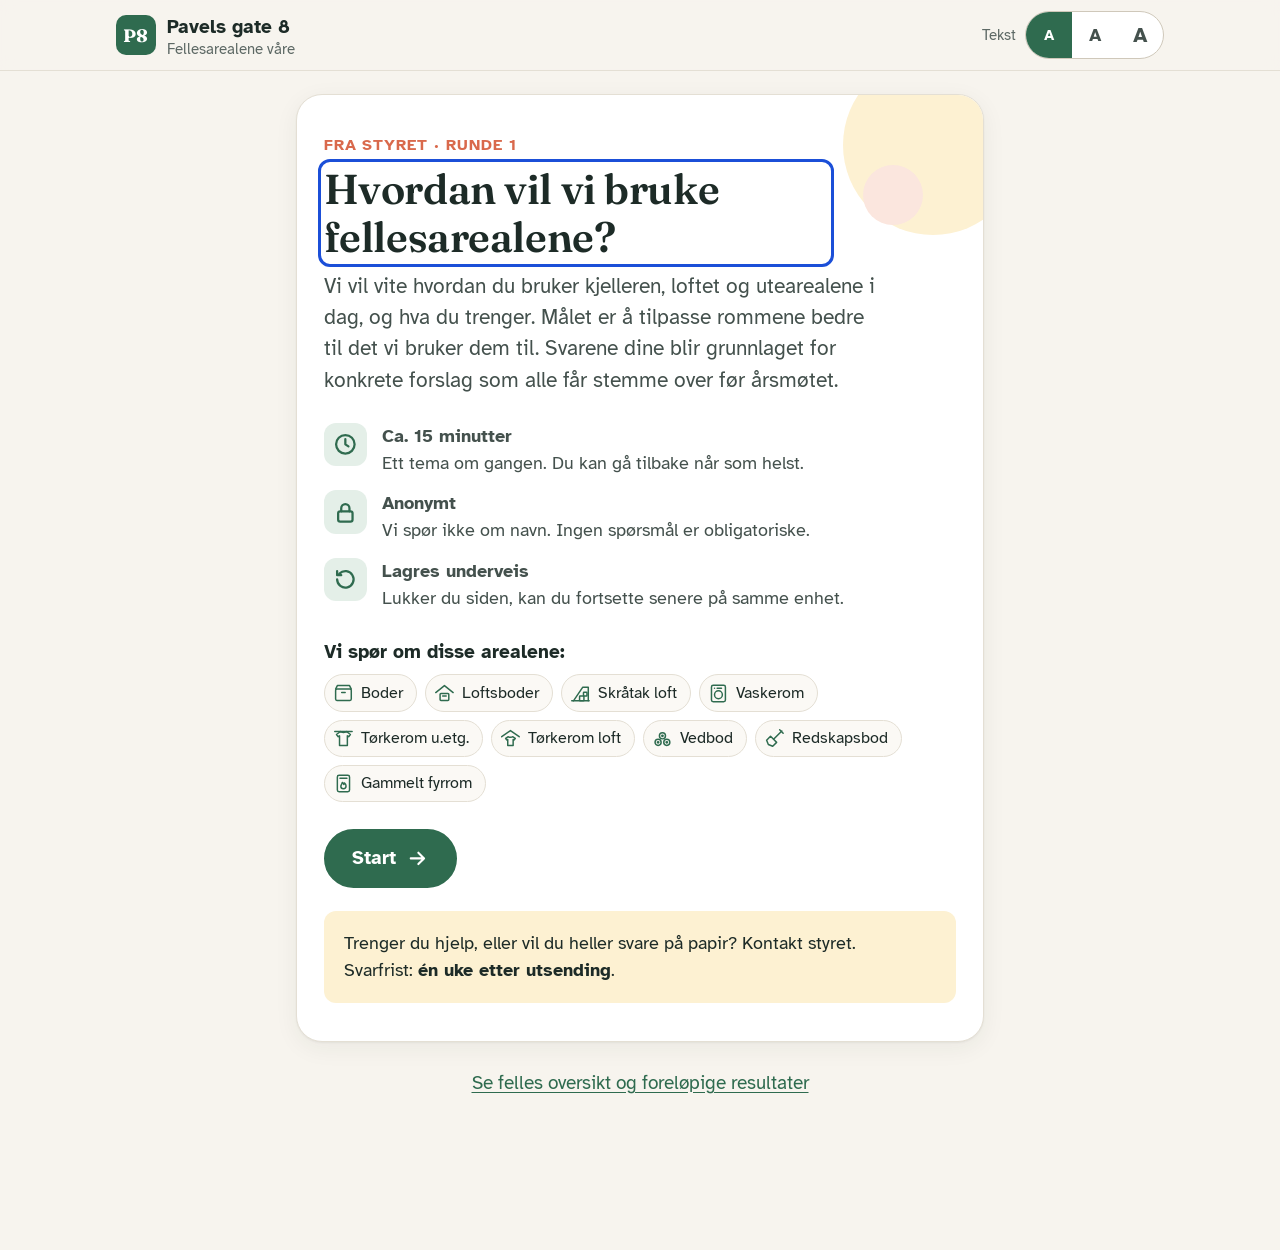
==== index.html @ 7f2081c6 "Innspill fra styreleder og varsom omtale av vaskeriet - «Privat bodplass og lagring» i stedet for «m" ====
<!doctype html>
<html lang="nb">
<head>
  <meta charset="utf-8">
  <meta name="viewport" content="width=device-width, initial-scale=1">
  <meta name="robots" content="noindex">
  <title>Fellesarealene – spørreskjema | Pavels gate 8</title>
  <link rel="preconnect" href="https://fonts.googleapis.com">
  <link rel="preconnect" href="https://fonts.gstatic.com" crossorigin>
  <link href="https://fonts.googleapis.com/css2?family=Atkinson+Hyperlegible:ital,wght@0,400;0,700;1,400&family=Fraunces:opsz,wght@9..144,600;9..144,700&display=swap" rel="stylesheet">
  <link rel="stylesheet" href="assets/style.css?v=202610171054">
</head>
<body>
  <a class="hopp" href="#hoved">Hopp til skjemaet</a>
  <header class="topp">
    <div class="topp-inner">
      <a class="merke" href="oversikt.html" aria-label="Pavels gate 8 – til felles oversikt">
        <span class="merke-ikon">P8</span>
        <span>Pavels gate 8<small>Fellesarealene våre</small></span>
      </a>
      <div class="topp-hoyre">
        <span class="tekstvalg-lbl" id="tekst-lbl">Tekst</span>
        <div class="tekstvalg" role="group" aria-labelledby="tekst-lbl">
          <button type="button" data-str="1" aria-label="Normal tekst">A</button>
          <button type="button" data-str="2" aria-label="Større tekst">A</button>
          <button type="button" data-str="3" aria-label="Størst tekst">A</button>
        </div>
      </div>
    </div>
  </header>

  <main id="hoved" class="skjema-wrap" tabindex="-1">
    <div id="fremdrift"></div>
    <div id="steg" aria-live="polite"></div>
  </main>

  <div class="sr" aria-hidden="true"><label for="hp">La dette feltet stå tomt</label><input id="hp" type="text" tabindex="-1" autocomplete="off"></div>

  <nav class="navbar" id="navbar" aria-label="Navigasjon i skjemaet"></nav>

  <script src="assets/sporsmal.js?v=202610171054"></script>
  <script src="assets/felles.js?v=202610171054"></script>
  <script src="assets/skjema.js?v=202610171054"></script>
</body>
</html>
---- assets/style.css ----
/* Pavels gate 8 – felles stil for skjema og oversikt */
:root {
  --bg: #F7F4EE;
  --surface: #FFFFFF;
  --surface-2: #FBF9F5;
  --ink: #1D2B27;
  --ink-2: #44514D;
  --muted: #5E6965;
  --line: #E4DFD4;
  --line-strong: #CFC8BA;
  --primary: #2F6B4F;
  --primary-hover: #25573F;
  --primary-soft: #E4EFE8;
  --primary-ink: #FFFFFF;
  --accent: #D9694C;
  --accent-soft: #FBE6DE;
  --sun: #F2C14E;
  --sun-soft: #FDF1D2;
  --focus: #1B4FD8;
  --seq-1: #C4DFCD; --seq-2: #7DB593; --seq-3: #3E8661; --seq-4: #1D4D36;
  --radius: 18px;
  --radius-sm: 12px;
  --shadow: 0 1px 2px rgba(29,43,39,.05), 0 6px 24px rgba(29,43,39,.06);
  --serif: 'Fraunces', Georgia, serif;
  --sans: 'Atkinson Hyperlegible', system-ui, -apple-system, 'Segoe UI', sans-serif;
}

html { font-size: 19px; -webkit-text-size-adjust: 100%; }
html[data-tekst="2"] { font-size: 21.5px; }
html[data-tekst="3"] { font-size: 24.5px; }

* { box-sizing: border-box; }
body {
  margin: 0; background: var(--bg); color: var(--ink);
  font-family: var(--sans); line-height: 1.5;
}
h1, h2, h3 { font-family: var(--serif); font-weight: 600; line-height: 1.15; letter-spacing: -0.01em; margin: 0; }
h1 { font-size: 2rem; }
h2 { font-size: 1.55rem; }
h3 { font-size: 1.15rem; }
p { margin: 0; }
a { color: var(--primary); text-underline-offset: 3px; }
:focus-visible { outline: 3px solid var(--focus); outline-offset: 3px; border-radius: 6px; }
.sr { position: absolute; width: 1px; height: 1px; overflow: hidden; clip: rect(0 0 0 0); white-space: nowrap; }
.hopp { position: absolute; left: 1rem; top: -4rem; background: var(--ink); color: #fff; padding: .6rem 1rem; border-radius: 8px; z-index: 50; }
.hopp:focus { top: 1rem; }

/* ---------- Topplinje ---------- */
.topp {
  position: sticky; top: 0; z-index: 20;
  background: color-mix(in srgb, var(--bg) 92%, transparent);
  backdrop-filter: blur(8px);
  border-bottom: 1px solid var(--line);
}
.topp-inner { max-width: 1080px; margin: 0 auto; padding: .6rem 16px; display: flex; align-items: center; gap: 1rem; }
.merke { display: flex; align-items: center; gap: .6rem; text-decoration: none; color: var(--ink); font-weight: 700; }
.merke-ikon {
  width: 2.1rem; height: 2.1rem; border-radius: 10px; background: var(--primary); color: #fff;
  display: grid; place-items: center; font-family: var(--serif); font-size: .95rem; font-weight: 700;
}
.merke small { display: block; font-weight: 400; color: var(--muted); font-size: .78rem; line-height: 1.1; }
.topp-hoyre { margin-left: auto; display: flex; align-items: center; gap: .5rem; }
.tekstvalg { display: flex; border: 1px solid var(--line-strong); border-radius: 999px; overflow: hidden; background: var(--surface); }
.tekstvalg button {
  border: 0; background: transparent; font: inherit; color: var(--ink-2); cursor: pointer;
  min-width: 2.4rem; height: 2.4rem; padding: 0 .5rem; font-weight: 700;
}
.tekstvalg button:nth-child(1) { font-size: .8rem; }
.tekstvalg button:nth-child(2) { font-size: .95rem; }
.tekstvalg button:nth-child(3) { font-size: 1.1rem; }
.tekstvalg button[aria-pressed="true"] { background: var(--primary); color: #fff; }
.tekstvalg-lbl { font-size: .8rem; color: var(--muted); }
.merke > span:last-child { white-space: nowrap; }
@media (max-width: 520px) {
  .tekstvalg-lbl, .merke small { display: none; }
  .tekstvalg button { min-width: 2.2rem; }
}

/* ---------- Knapper ---------- */
.knapp {
  display: inline-flex; align-items: center; justify-content: center; gap: .5rem;
  min-height: 3rem; padding: .7rem 1.4rem; border-radius: 999px;
  font: inherit; font-weight: 700; text-decoration: none; cursor: pointer;
  border: 2px solid var(--primary); background: var(--primary); color: var(--primary-ink);
  transition: background .15s, transform .1s;
}
.knapp:hover { background: var(--primary-hover); border-color: var(--primary-hover); }
.knapp:active { transform: translateY(1px); }
.knapp.sekundar { background: var(--surface); color: var(--primary); }
.knapp.sekundar:hover { background: var(--primary-soft); }
.knapp.stille { background: transparent; border-color: transparent; color: var(--ink-2); text-decoration: underline; text-underline-offset: 3px; }
.knapp.stille:hover { background: rgba(0,0,0,.04); }
.knapp svg { width: 1.2em; height: 1.2em; }

/* ---------- Skjema ---------- */
.skjema-wrap { max-width: 720px; margin: 0 auto; padding: 1.2rem 16px 8rem; }
.fremdrift { margin: .4rem 0 1.4rem; }
.fremdrift-tekst { display: flex; justify-content: space-between; font-size: .85rem; color: var(--muted); margin-bottom: .4rem; }
.fremdrift-bar { height: 10px; background: var(--line); border-radius: 999px; overflow: hidden; }
.fremdrift-bar span { display: block; height: 100%; background: var(--primary); border-radius: 999px; transition: width .35s ease; }

.steg-hode { display: flex; gap: 1rem; align-items: center; margin-bottom: .6rem; }
.steg-ikon {
  flex: none; width: 4rem; height: 4rem; border-radius: 18px; background: var(--primary-soft); color: var(--primary);
  display: grid; place-items: center;
}
.steg-ikon svg { width: 2.3rem; height: 2.3rem; }
.steg-hode h1 { font-size: 1.75rem; overflow-wrap: anywhere; }
@media (max-width: 440px) { .steg-ikon { width: 3.2rem; height: 3.2rem; border-radius: 14px; } .steg-ikon svg { width: 1.9rem; height: 1.9rem; } }
.overtittel { font-size: .85rem; font-weight: 700; color: var(--accent); text-transform: uppercase; letter-spacing: .06em; }
.sted-merke { display: inline-block; font-size: .78rem; font-weight: 700; padding: .15rem .6rem; border-radius: 999px; background: var(--sun-soft); color: #6B4E00; margin-left: .5rem; vertical-align: 1px; text-transform: none; letter-spacing: 0; }
.ingress { color: var(--ink-2); font-size: 1.05rem; margin: .5rem 0 0; }

.sporsmal {
  background: var(--surface); border: 1px solid var(--line); border-radius: var(--radius);
  padding: 1.3rem 1.2rem 1.4rem; margin: 1.1rem 0 0; box-shadow: var(--shadow);
}
.sporsmal.ny { animation: inn .3s ease both; }
@keyframes inn { from { opacity: 0; transform: translateY(6px); } to { opacity: 1; transform: none; } }
@media (prefers-reduced-motion: reduce) { .sporsmal { animation: none; } * { transition: none !important; } }
fieldset.sporsmal { min-width: 0; }
.sporsmal legend, .sporsmal .lbl { font-weight: 700; font-size: 1.12rem; padding: 0; float: left; width: 100%; }
.sporsmal legend + *, .sporsmal .lbl + * { clear: both; }
.hjelp { color: var(--muted); font-size: .9rem; margin-top: .2rem; float: left; width: 100%; }
.valg { display: grid; gap: .55rem; margin-top: .9rem; clear: both; }
.valg.rad { grid-template-columns: repeat(auto-fit, minmax(4.6rem, 1fr)); }

.opt {
  display: flex; align-items: center; gap: .8rem; width: 100%; text-align: left;
  min-height: 3.1rem; padding: .65rem 1rem; border-radius: var(--radius-sm);
  border: 2px solid var(--line-strong); background: var(--surface-2); color: var(--ink);
  font: inherit; cursor: pointer; transition: border-color .12s, background .12s;
}
.opt:hover { border-color: var(--primary); background: var(--primary-soft); }
.opt .merk {
  flex: none; width: 1.5rem; height: 1.5rem; border: 2px solid var(--line-strong); background: #fff;
  display: grid; place-items: center; color: transparent;
}
.opt[data-type="single"] .merk { border-radius: 50%; }
.opt[data-type="multi"] .merk { border-radius: 6px; }
.opt .merk svg { width: 1rem; height: 1rem; }
.opt[aria-pressed="true"] { border-color: var(--primary); background: var(--primary); color: #fff; font-weight: 700; }
.opt[aria-pressed="true"] .merk { border-color: #fff; background: #fff; color: var(--primary); }
.opt small { display: block; font-weight: 400; opacity: .85; font-size: .85rem; }
.valg.rad .opt { justify-content: center; text-align: center; }
.valg.rad .opt .merk { display: none; }
.opt[aria-disabled="true"] { opacity: .45; cursor: not-allowed; }

/* Fjes */
.fjes { display: grid; grid-template-columns: repeat(5, minmax(0, 1fr)); gap: .4rem; margin-top: .9rem; clear: both; }
html[data-tekst="3"] .fjes { grid-template-columns: repeat(3, minmax(0, 1fr)); }
.fjes .opt { min-width: 0; flex-direction: column; justify-content: flex-start; gap: .35rem; padding: .7rem .15rem .6rem; text-align: center; font-size: .78rem; line-height: 1.2; hyphens: auto; overflow-wrap: anywhere; }
.fjes .opt .merk { display: none; }
.fjes svg.f { width: 2.3rem; height: 2.3rem; max-width: 100%; }
.fjes .opt[aria-pressed="true"] svg.f circle.hode { fill: #fff; }
.vetikke { margin-top: .6rem; }
.vetikke .opt { width: auto; min-height: 2.6rem; padding: .4rem 1rem; display: inline-flex; font-size: .9rem; }

/* Matrise */
.matrise { margin-top: .4rem; clear: both; }
.mrad { padding: .9rem 0; border-top: 1px solid var(--line); }
.mrad:first-child { border-top: 0; }
.mrad-lbl { font-weight: 700; margin-bottom: .5rem; }
.seg { display: grid; grid-template-columns: repeat(3, 1fr); gap: .4rem; }
.seg .opt { justify-content: center; text-align: center; min-height: 2.8rem; padding: .4rem .3rem; font-size: .9rem; }
.seg .opt .merk { display: none; }

textarea, input[type="text"], input[type="email"], input[type="tel"] {
  width: 100%; font: inherit; color: var(--ink); background: var(--surface-2);
  border: 2px solid var(--line-strong); border-radius: var(--radius-sm); padding: .75rem .9rem; margin-top: .8rem;
}
textarea { min-height: 6.5rem; resize: vertical; }
textarea.stor { min-height: 10rem; }
textarea:focus, input:focus { border-color: var(--primary); outline: 3px solid color-mix(in srgb, var(--focus) 35%, transparent); outline-offset: 0; }
.felt label { display: block; font-weight: 700; margin-top: .8rem; font-size: .95rem; }
.felt input { margin-top: .3rem; }

/* Navigasjon nederst */
.navbar {
  position: fixed; left: 0; right: 0; bottom: 0; z-index: 15;
  background: color-mix(in srgb, var(--surface) 94%, transparent); backdrop-filter: blur(8px);
  border-top: 1px solid var(--line);
}
.navbar-inner { max-width: 720px; margin: 0 auto; padding: .75rem 16px calc(.75rem + env(safe-area-inset-bottom)); display: flex; gap: .7rem; align-items: center; }
.navbar .neste { margin-left: auto; min-width: 9rem; }
.lagret { font-size: .8rem; color: var(--muted); display: flex; align-items: center; gap: .3rem; }
.lagret svg { width: 1rem; height: 1rem; color: var(--primary); }
@media (max-width: 440px) { .lagret { display: none; } .navbar .neste { min-width: 0; flex: 1; } }

/* Velkommen / takk */
.hero-kort {
  background: var(--surface); border: 1px solid var(--line); border-radius: 26px; box-shadow: var(--shadow);
  padding: 2rem 1.4rem; position: relative; overflow: hidden;
}
.hero-kort h1 { font-size: 2.2rem; max-width: 18ch; }
.hero-kort .ingress { font-size: 1.1rem; max-width: 40ch; }
.dekor { position: absolute; right: -40px; top: -40px; width: 180px; height: 180px; border-radius: 50%; background: var(--sun-soft); }
.dekor2 { position: absolute; right: 60px; top: 70px; width: 60px; height: 60px; border-radius: 50%; background: var(--accent-soft); }
.hero-kort > *:not(.dekor):not(.dekor2) { position: relative; }
@media (max-width: 520px) { .dekor { right: -90px; top: -90px; } .dekor2 { display: none; } }
.fakta { list-style: none; padding: 0; margin: 1.4rem 0; display: grid; gap: .7rem; }
.fakta li { display: flex; gap: .8rem; align-items: flex-start; }
.fakta .fi { flex: none; width: 2.3rem; height: 2.3rem; border-radius: 12px; background: var(--primary-soft); color: var(--primary); display: grid; place-items: center; }
.fakta .fi svg { width: 1.3rem; height: 1.3rem; }
.fakta b { display: block; }
.fakta span { color: var(--ink-2); font-size: .95rem; }
.areal-rad { display: flex; flex-wrap: wrap; gap: .4rem; margin: .4rem 0 1.4rem; }
.areal-chip { display: inline-flex; align-items: center; gap: .35rem; padding: .3rem .7rem .3rem .45rem; background: var(--surface-2); border: 1px solid var(--line); border-radius: 999px; font-size: .85rem; }
.areal-chip svg { width: 1.1rem; height: 1.1rem; color: var(--primary); }
.handlinger { display: flex; flex-wrap: wrap; gap: .7rem; align-items: center; margin-top: 1.2rem; }
.hjelpeboks { margin-top: 1.2rem; padding: 1rem 1.1rem; background: var(--sun-soft); border-radius: var(--radius-sm); font-size: .95rem; }

/* Oppsummering */
.oppsum-gruppe { background: var(--surface); border: 1px solid var(--line); border-radius: var(--radius); padding: 1rem 1.2rem; margin-top: .9rem; }
.oppsum-gruppe header { display: flex; align-items: center; gap: .6rem; justify-content: space-between; }
.oppsum-gruppe dl { margin: .5rem 0 0; }
.oppsum-gruppe dt { color: var(--muted); font-size: .85rem; margin-top: .5rem; }
.oppsum-gruppe dd { margin: 0; font-weight: 700; }
.tom { color: var(--muted); font-style: italic; font-weight: 400; }
.endre { font-size: .9rem; min-height: 2.4rem; padding: .3rem .9rem; }

/* ---------- Oversikt ---------- */
.side { max-width: 1080px; margin: 0 auto; padding: 0 16px 4rem; }
.demo-band { background: var(--sun-soft); color: #5A4300; font-size: .85rem; text-align: center; padding: .4rem 16px; }
.toppnav { display: flex; gap: .2rem; flex-wrap: wrap; }
.toppnav a { text-decoration: none; color: var(--ink-2); padding: .4rem .7rem; border-radius: 999px; font-size: .9rem; }
.toppnav a:hover { background: var(--primary-soft); color: var(--primary); }
@media (max-width: 860px) { .toppnav { display: none; } }

.o-hero { display: grid; grid-template-columns: 1.4fr 1fr; gap: 1.2rem; padding: 2.2rem 0 1rem; align-items: stretch; }
@media (max-width: 820px) { .o-hero { grid-template-columns: 1fr; } }
.o-hero h1 { font-size: 2.6rem; max-width: 16ch; }
@media (max-width: 520px) { .o-hero h1, .hero-kort h1 { font-size: 1.9rem; } }
.o-hero .ingress { max-width: 46ch; margin-top: .8rem; }
.statuskort {
  background: var(--primary); color: #fff; border-radius: 26px; padding: 1.5rem; display: flex; flex-direction: column; gap: .8rem;
  position: relative; overflow: hidden;
}
.statuskort::after { content: ''; position: absolute; right: -50px; bottom: -50px; width: 170px; height: 170px; border-radius: 50%; background: rgba(255,255,255,.08); }
.statuskort .tall { font-family: var(--serif); font-size: 3.6rem; line-height: 1; font-weight: 600; }
.statuskort .tall small { font-size: 1.1rem; font-family: var(--sans); font-weight: 400; opacity: .9; }
.statuskort .knapp { background: #fff; color: var(--primary); border-color: #fff; align-self: flex-start; position: relative; z-index: 1; }
.statuskort .knapp:hover { background: var(--primary-soft); }
.svarbar { height: 10px; border-radius: 999px; background: rgba(255,255,255,.22); overflow: hidden; }
.svarbar span { display: block; height: 100%; background: var(--sun); border-radius: 999px; }
.svart-merke { display: inline-flex; gap: .4rem; align-items: center; background: rgba(255,255,255,.16); border-radius: 999px; padding: .35rem .8rem; font-weight: 700; align-self: flex-start; }

.seksjon { padding: 2.6rem 0 .5rem; scroll-margin-top: 4rem; }
.seksjon-hode { display: flex; flex-wrap: wrap; align-items: flex-end; justify-content: space-between; gap: .6rem 1.5rem; margin-bottom: 1.1rem; }
.seksjon-hode p { color: var(--ink-2); max-width: 52ch; }
.etikett { font-size: .78rem; font-weight: 700; letter-spacing: .08em; text-transform: uppercase; color: var(--accent); margin-bottom: .3rem; }
.kort { background: var(--surface); border: 1px solid var(--line); border-radius: var(--radius); padding: 1.2rem; box-shadow: var(--shadow); }

/* Tidslinje */
.tidslinje { list-style: none; margin: 0; padding: 0; display: grid; grid-template-columns: repeat(5, 1fr); gap: .6rem; counter-reset: s; }
@media (max-width: 820px) { .tidslinje { grid-template-columns: 1fr; } }
.tidslinje li { background: var(--surface); border: 1px solid var(--line); border-radius: var(--radius); padding: 1rem; position: relative; }
.tidslinje li .nr { width: 2rem; height: 2rem; border-radius: 50%; background: var(--line); color: var(--ink-2); display: grid; place-items: center; font-weight: 700; margin-bottom: .5rem; }
.tidslinje li b { display: block; }
.tidslinje li span { font-size: .85rem; color: var(--muted); }
.tidslinje li p { font-size: .88rem; color: var(--ink-2); margin-top: .35rem; }
.tidslinje li.na { border: 2px solid var(--primary); background: var(--primary-soft); }
.tidslinje li.na .nr { background: var(--primary); color: #fff; }
.tidslinje li .her { position: absolute; top: .8rem; right: .8rem; font-size: .72rem; font-weight: 700; background: var(--primary); color: #fff; border-radius: 999px; padding: .1rem .55rem; }

/* Arealkort */
.arealgrid { display: grid; grid-template-columns: repeat(auto-fill, minmax(15.5rem, 1fr)); gap: .8rem; }
.arealkort { display: flex; flex-direction: column; gap: .8rem; }
.arealkort .topp-a { display: flex; gap: .7rem; align-items: center; }
.arealkort .ai { flex: none; width: 2.8rem; height: 2.8rem; border-radius: 14px; background: var(--primary-soft); color: var(--primary); display: grid; place-items: center; }
.arealkort .ai svg { width: 1.6rem; height: 1.6rem; }
.arealkort h3 { font-size: 1.05rem; }
.arealkort .sted { font-size: .8rem; color: var(--muted); }
.maal { display: grid; grid-template-columns: 1fr auto; gap: .2rem .6rem; align-items: center; font-size: .88rem; }
.maal .m-lbl { color: var(--ink-2); }
.maal .m-verdi { font-weight: 700; text-align: right; }
.meter { grid-column: 1 / -1; height: 8px; background: var(--line); border-radius: 999px; overflow: hidden; margin-bottom: .45rem; }
.meter span { display: block; height: 100%; background: var(--primary); border-radius: 0 4px 4px 0; }
.tilstand-vis { display: flex; align-items: center; gap: .4rem; }
.tilstand-vis svg { width: 1.5rem; height: 1.5rem; }
.tags { display: flex; flex-wrap: wrap; gap: .3rem; }
.tag { font-size: .78rem; padding: .15rem .55rem; border-radius: 999px; background: var(--accent-soft); color: #7A2E1A; }
.tag.ok { background: var(--primary-soft); color: var(--primary); }

/* Diagrammer */
.to-kol { display: grid; grid-template-columns: 1fr 1fr; gap: .8rem; }
@media (max-width: 820px) { .to-kol { grid-template-columns: 1fr; } }
.kart-wrap { position: relative; }
.kart-wrap svg { width: 100%; height: auto; display: block; overflow: visible; }
.kart-wrap .rute-lbl { font-size: 12px; fill: var(--muted); font-family: var(--sans); }
.kart-wrap .akse { font-size: 12px; fill: var(--ink-2); font-family: var(--sans); }
.kart-wrap .pkt-lbl { font-size: 13px; fill: var(--ink); font-family: var(--sans); font-weight: 700; }
.kart-wrap .pkt { cursor: pointer; }
.kart-wrap .pkt:focus { outline: none; }
.kart-wrap .pkt:focus circle.vis, .kart-wrap .pkt:hover circle.vis { r: 9; }
.forklaring { display: grid; grid-template-columns: 1fr 1fr; gap: .5rem; margin-top: .8rem; font-size: .85rem; }
.forklaring div { padding: .55rem .7rem; border-radius: 10px; background: var(--surface-2); border: 1px solid var(--line); }
.forklaring b { display: block; }

.tooltip {
  position: absolute; pointer-events: none; z-index: 30; background: var(--ink); color: #fff; border-radius: 10px;
  padding: .5rem .7rem; font-size: .82rem; line-height: 1.35; box-shadow: 0 6px 20px rgba(0,0,0,.18); opacity: 0; transition: opacity .1s; max-width: 16rem;
}
.tooltip.vis { opacity: 1; }
.tooltip b { display: block; font-size: .9rem; }

.stolper { display: grid; gap: .55rem; }
.stolpe { display: grid; grid-template-columns: minmax(7rem, 38%) 1fr; gap: .8rem; align-items: center; font-size: .9rem; border-radius: 8px; padding: .15rem .2rem; }
.stolpe:hover { background: var(--surface-2); }
@media (max-width: 560px) { .stolpe { grid-template-columns: 1fr; gap: .25rem; } }
.stolpe .s-lbl { color: var(--ink); }
.stolpe .s-spor { display: grid; grid-template-columns: minmax(0, 1fr) 3.2rem; align-items: center; gap: .5rem; }
.stolper.bred .s-spor { grid-template-columns: minmax(0, 1fr) 7.6rem; }
.stolpe .s-bane { display: block; min-width: 0; }
.stolpe .s-fyll { display: block; height: 18px; background: var(--primary); border-radius: 0 4px 4px 0; min-width: 2px; }
.stolpe .s-verdi { font-weight: 700; font-size: .85rem; white-space: nowrap; color: var(--ink-2); }
.stolpe .s-ekstra { font-weight: 400; color: var(--muted); }
.topp3-merke { display: inline-block; margin-left: .35rem; font-size: .72rem; background: var(--sun-soft); color: #6B4E00; padding: .05rem .45rem; border-radius: 999px; font-weight: 700; }

.stabel { display: flex; height: 26px; border-radius: 6px; overflow: hidden; gap: 2px; background: var(--surface); margin: .8rem 0; }
.stabel span { height: 100%; }
.legende { list-style: none; padding: 0; margin: 0; display: grid; gap: .35rem; font-size: .88rem; }
.legende li { display: flex; align-items: center; gap: .5rem; }
.legende i { width: 14px; height: 14px; border-radius: 4px; flex: none; }
.legende b { margin-left: auto; }

.sitater { display: grid; grid-template-columns: repeat(auto-fill, minmax(17rem, 1fr)); gap: .8rem; }
.sitat { position: relative; padding-top: 1.6rem; }
.sitat::before { content: '“'; position: absolute; top: -.3rem; left: 1rem; font-family: var(--serif); font-size: 3.4rem; color: var(--accent); line-height: 1; }
.sitat p { font-family: var(--serif); font-size: 1.05rem; line-height: 1.45; }
.sitat footer { margin-top: .7rem; font-size: .8rem; color: var(--muted); }

.liste { list-style: none; padding: 0; margin: 0; }
.liste li { display: flex; gap: .7rem; align-items: center; padding: .7rem 0; border-top: 1px solid var(--line); }
.liste li:first-child { border-top: 0; }
.status { margin-left: auto; font-size: .75rem; font-weight: 700; padding: .15rem .6rem; border-radius: 999px; white-space: nowrap; }
.status.kjent { background: var(--accent-soft); color: #7A2E1A; }
.status.vurderes { background: var(--sun-soft); color: #6B4E00; }

details.faq { background: var(--surface); border: 1px solid var(--line); border-radius: var(--radius-sm); margin-top: .5rem; }
details.faq summary { cursor: pointer; padding: 1rem 1.1rem; font-weight: 700; list-style: none; display: flex; justify-content: space-between; gap: 1rem; }
details.faq summary::-webkit-details-marker { display: none; }
details.faq summary::after { content: '+'; font-size: 1.3rem; line-height: 1; color: var(--primary); }
details.faq[open] summary::after { content: '–'; }
details.faq div { padding: 0 1.1rem 1rem; color: var(--ink-2); }
details.tabell { margin-top: .8rem; font-size: .88rem; }
details.tabell summary { cursor: pointer; color: var(--primary); font-weight: 700; }
table { border-collapse: collapse; width: 100%; margin-top: .5rem; }
th, td { text-align: left; padding: .4rem .5rem; border-bottom: 1px solid var(--line); }
th { color: var(--muted); font-weight: 700; font-size: .8rem; }
td.tall { text-align: right; font-variant-numeric: tabular-nums; }

.bunn { margin-top: 3rem; padding: 2rem 0; border-top: 1px solid var(--line); color: var(--muted); font-size: .88rem; }
.venter { padding: 1.5rem; text-align: center; color: var(--ink-2); }

.feilboks { margin: 0 0 1rem; padding: 1rem 1.1rem; border-radius: var(--radius-sm); background: var(--accent-soft); color: #6A2414; border: 2px solid var(--accent); font-weight: 700; }
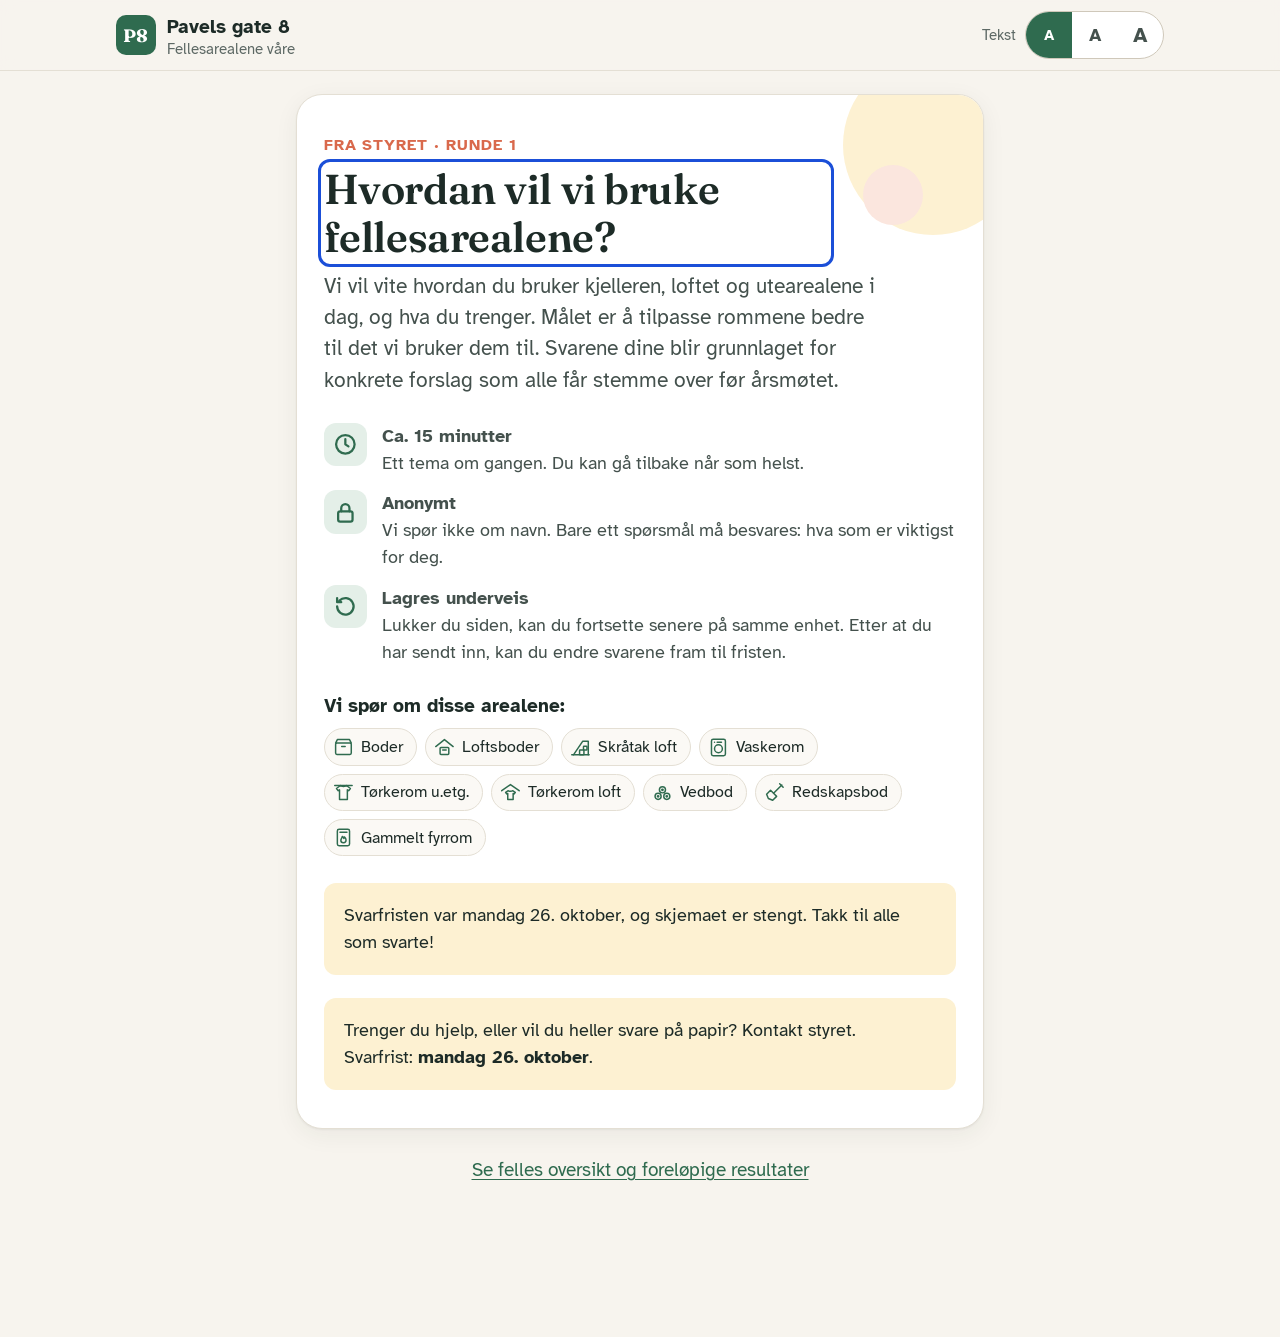
==== commit ebf8e7dc: "Prioriteringer, sykler, balkong, påminnelse om ubesvarte spørsmål og endring av svar - «Det viktigst" ====
--- a/index.html
+++ b/index.html
@@ -8,7 +8,7 @@
   <link rel="preconnect" href="https://fonts.googleapis.com">
   <link rel="preconnect" href="https://fonts.gstatic.com" crossorigin>
   <link href="https://fonts.googleapis.com/css2?family=Atkinson+Hyperlegible:ital,wght@0,400;0,700;1,400&family=Fraunces:opsz,wght@9..144,600;9..144,700&display=swap" rel="stylesheet">
-  <link rel="stylesheet" href="assets/style.css?v=202610171054">
+  <link rel="stylesheet" href="assets/style.css?v=202610171349">
 </head>
 <body>
   <a class="hopp" href="#hoved">Hopp til skjemaet</a>
@@ -38,8 +38,8 @@
 
   <nav class="navbar" id="navbar" aria-label="Navigasjon i skjemaet"></nav>
 
-  <script src="assets/sporsmal.js?v=202610171054"></script>
-  <script src="assets/felles.js?v=202610171054"></script>
-  <script src="assets/skjema.js?v=202610171054"></script>
+  <script src="assets/sporsmal.js?v=202610171349"></script>
+  <script src="assets/felles.js?v=202610171349"></script>
+  <script src="assets/skjema.js?v=202610171349"></script>
 </body>
 </html>
--- a/assets/style.css
+++ b/assets/style.css
@@ -225,7 +225,7 @@
 .toppnav { display: flex; gap: .2rem; flex-wrap: wrap; }
 .toppnav a { text-decoration: none; color: var(--ink-2); padding: .4rem .7rem; border-radius: 999px; font-size: .9rem; }
 .toppnav a:hover { background: var(--primary-soft); color: var(--primary); }
-@media (max-width: 860px) { .toppnav { display: none; } }
+@media (max-width: 1060px) { .toppnav { display: none; } }
 
 .o-hero { display: grid; grid-template-columns: 1.4fr 1fr; gap: 1.2rem; padding: 2.2rem 0 1rem; align-items: stretch; }
 @media (max-width: 820px) { .o-hero { grid-template-columns: 1fr; } }
@@ -354,3 +354,34 @@
 .venter { padding: 1.5rem; text-align: center; color: var(--ink-2); }
 
 .feilboks { margin: 0 0 1rem; padding: 1rem 1.1rem; border-radius: var(--radius-sm); background: var(--accent-soft); color: #6A2414; border: 2px solid var(--accent); font-weight: 700; }
+
+/* Underalternativer (frivillige) under et avkrysset valg */
+.under { margin: -.15rem 0 .35rem 1.2rem; padding: .55rem 0 .2rem .9rem; border-left: 3px solid var(--primary-soft); }
+.under-lbl { font-size: .82rem; color: var(--muted); margin-bottom: .4rem; }
+.under-valg { display: flex; flex-wrap: wrap; gap: .4rem; }
+.opt.sub { width: auto; min-height: 2.6rem; padding: .35rem .8rem .35rem .55rem; font-size: .9rem; gap: .5rem; border-width: 1.5px; }
+.opt.sub .merk { width: 1.15rem; height: 1.15rem; }
+.opt.sub .merk svg { width: .8rem; height: .8rem; }
+.opt.sub[aria-pressed="true"] { font-weight: 700; }
+.s-under { display: block; font-size: .78rem; color: var(--muted); margin-top: .1rem; }
+
+/* Prioriteringsspørsmål skiller seg fra vanlige avkrysninger */
+.sporsmal.prioritet { background: var(--sun-soft); border-color: #EBD38F; }
+.sporsmal.prioritet .opt { background: #fff; }
+.sporsmal.prioritet .opt[aria-pressed="true"] { background: var(--primary); }
+.prio-merke { display: inline-block; font-size: .75rem; font-weight: 700; letter-spacing: .04em; text-transform: uppercase; color: #6B4E00; background: #fff; border: 1px solid #EBD38F; border-radius: 999px; padding: .1rem .6rem; margin: 0 0 .45rem; }
+.sporsmal.prioritet legend .prio-merke { display: table; }
+
+/* Påminnelse om ubesvarte spørsmål før innsending */
+.ubesvart-boks { margin-top: 1.1rem; padding: 1rem 1.1rem; border-radius: var(--radius); background: var(--sun-soft); border: 2px solid #EBD38F; }
+.ubesvart-boks:focus { outline: 3px solid var(--focus); outline-offset: 3px; }
+.ubesvart-boks.blink { animation: blink .4s ease 3; }
+@keyframes blink { 50% { border-color: var(--accent); box-shadow: 0 0 0 4px var(--accent-soft); } }
+@media (prefers-reduced-motion: reduce) { .ubesvart-boks.blink { animation: none; border-color: var(--accent); } }
+.ubesvart-liste { list-style: none; padding: 0; margin: 1rem 0 0; display: grid; gap: .5rem; }
+.ubesvart-liste li { display: flex; gap: .8rem; align-items: center; justify-content: space-between; background: #fff; border: 1px solid #EBD38F; border-radius: var(--radius-sm); padding: .7rem .9rem; }
+.ubesvart-liste b { display: block; }
+.ubesvart-liste span { display: block; font-size: .88rem; color: var(--ink-2); }
+.sendt-boks .knapp { min-height: 2.6rem; }
+.ubesvart-liste .knapp { white-space: nowrap; flex: none; }
+@media (max-width: 520px) { .ubesvart-liste li { flex-direction: column; align-items: flex-start; } }
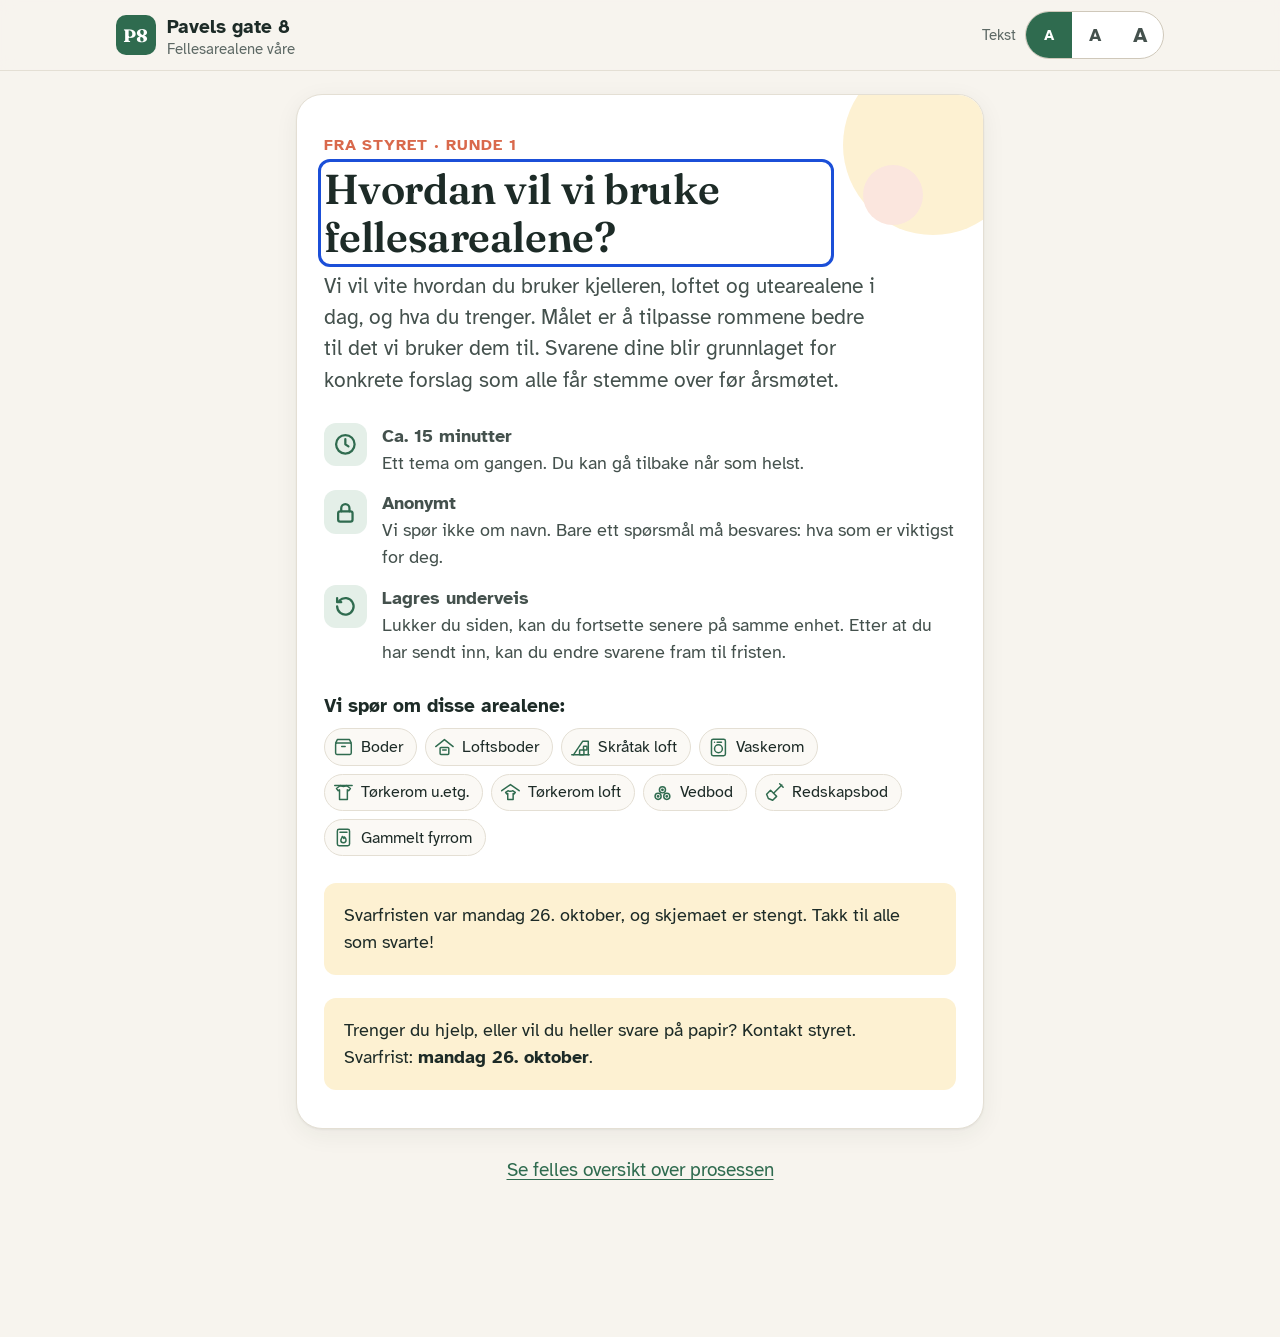
==== commit 2cbb3fbc: "Oversikten viser bare overskrift og prosess fram til svarfristen Resultater og sitater holdes tilbak" ====
--- a/index.html
+++ b/index.html
@@ -8,7 +8,7 @@
   <link rel="preconnect" href="https://fonts.googleapis.com">
   <link rel="preconnect" href="https://fonts.gstatic.com" crossorigin>
   <link href="https://fonts.googleapis.com/css2?family=Atkinson+Hyperlegible:ital,wght@0,400;0,700;1,400&family=Fraunces:opsz,wght@9..144,600;9..144,700&display=swap" rel="stylesheet">
-  <link rel="stylesheet" href="assets/style.css?v=202610171349">
+  <link rel="stylesheet" href="assets/style.css?v=202610171355">
 </head>
 <body>
   <a class="hopp" href="#hoved">Hopp til skjemaet</a>
@@ -38,8 +38,8 @@
 
   <nav class="navbar" id="navbar" aria-label="Navigasjon i skjemaet"></nav>
 
-  <script src="assets/sporsmal.js?v=202610171349"></script>
-  <script src="assets/felles.js?v=202610171349"></script>
-  <script src="assets/skjema.js?v=202610171349"></script>
+  <script src="assets/sporsmal.js?v=202610171355"></script>
+  <script src="assets/felles.js?v=202610171355"></script>
+  <script src="assets/skjema.js?v=202610171355"></script>
 </body>
 </html>
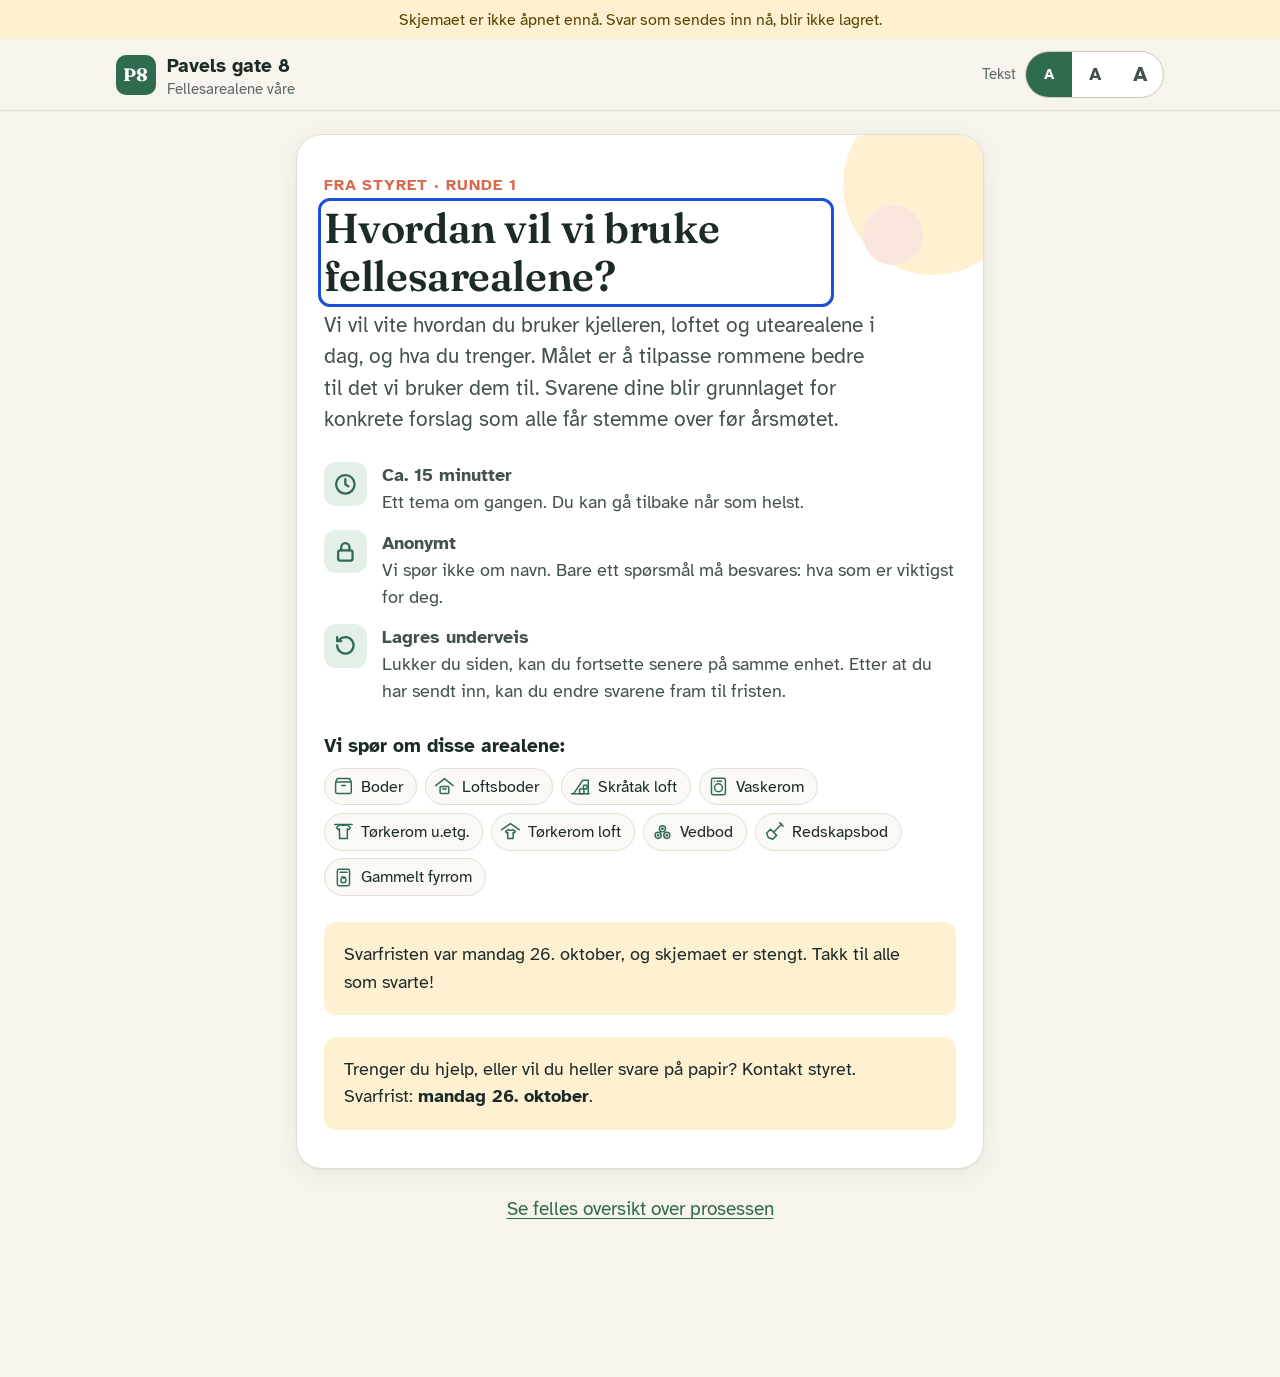
==== commit 0cbf122c: "Nullstill svar og fjern eksempelresultater fra den publiserte siden - Ny lagringsnøkkel, så kladder " ====
--- a/index.html
+++ b/index.html
@@ -8,10 +8,11 @@
   <link rel="preconnect" href="https://fonts.googleapis.com">
   <link rel="preconnect" href="https://fonts.gstatic.com" crossorigin>
   <link href="https://fonts.googleapis.com/css2?family=Atkinson+Hyperlegible:ital,wght@0,400;0,700;1,400&family=Fraunces:opsz,wght@9..144,600;9..144,700&display=swap" rel="stylesheet">
-  <link rel="stylesheet" href="assets/style.css?v=202610171355">
+  <link rel="stylesheet" href="assets/style.css?v=202610171356">
 </head>
 <body>
   <a class="hopp" href="#hoved">Hopp til skjemaet</a>
+  <div class="demo-band" id="demo-band" hidden>Skjemaet er ikke åpnet ennå. Svar som sendes inn nå, blir ikke lagret.</div>
   <header class="topp">
     <div class="topp-inner">
       <a class="merke" href="oversikt.html" aria-label="Pavels gate 8 – til felles oversikt">
@@ -38,8 +39,8 @@
 
   <nav class="navbar" id="navbar" aria-label="Navigasjon i skjemaet"></nav>
 
-  <script src="assets/sporsmal.js?v=202610171355"></script>
-  <script src="assets/felles.js?v=202610171355"></script>
-  <script src="assets/skjema.js?v=202610171355"></script>
+  <script src="assets/sporsmal.js?v=202610171356"></script>
+  <script src="assets/felles.js?v=202610171356"></script>
+  <script src="assets/skjema.js?v=202610171356"></script>
 </body>
 </html>
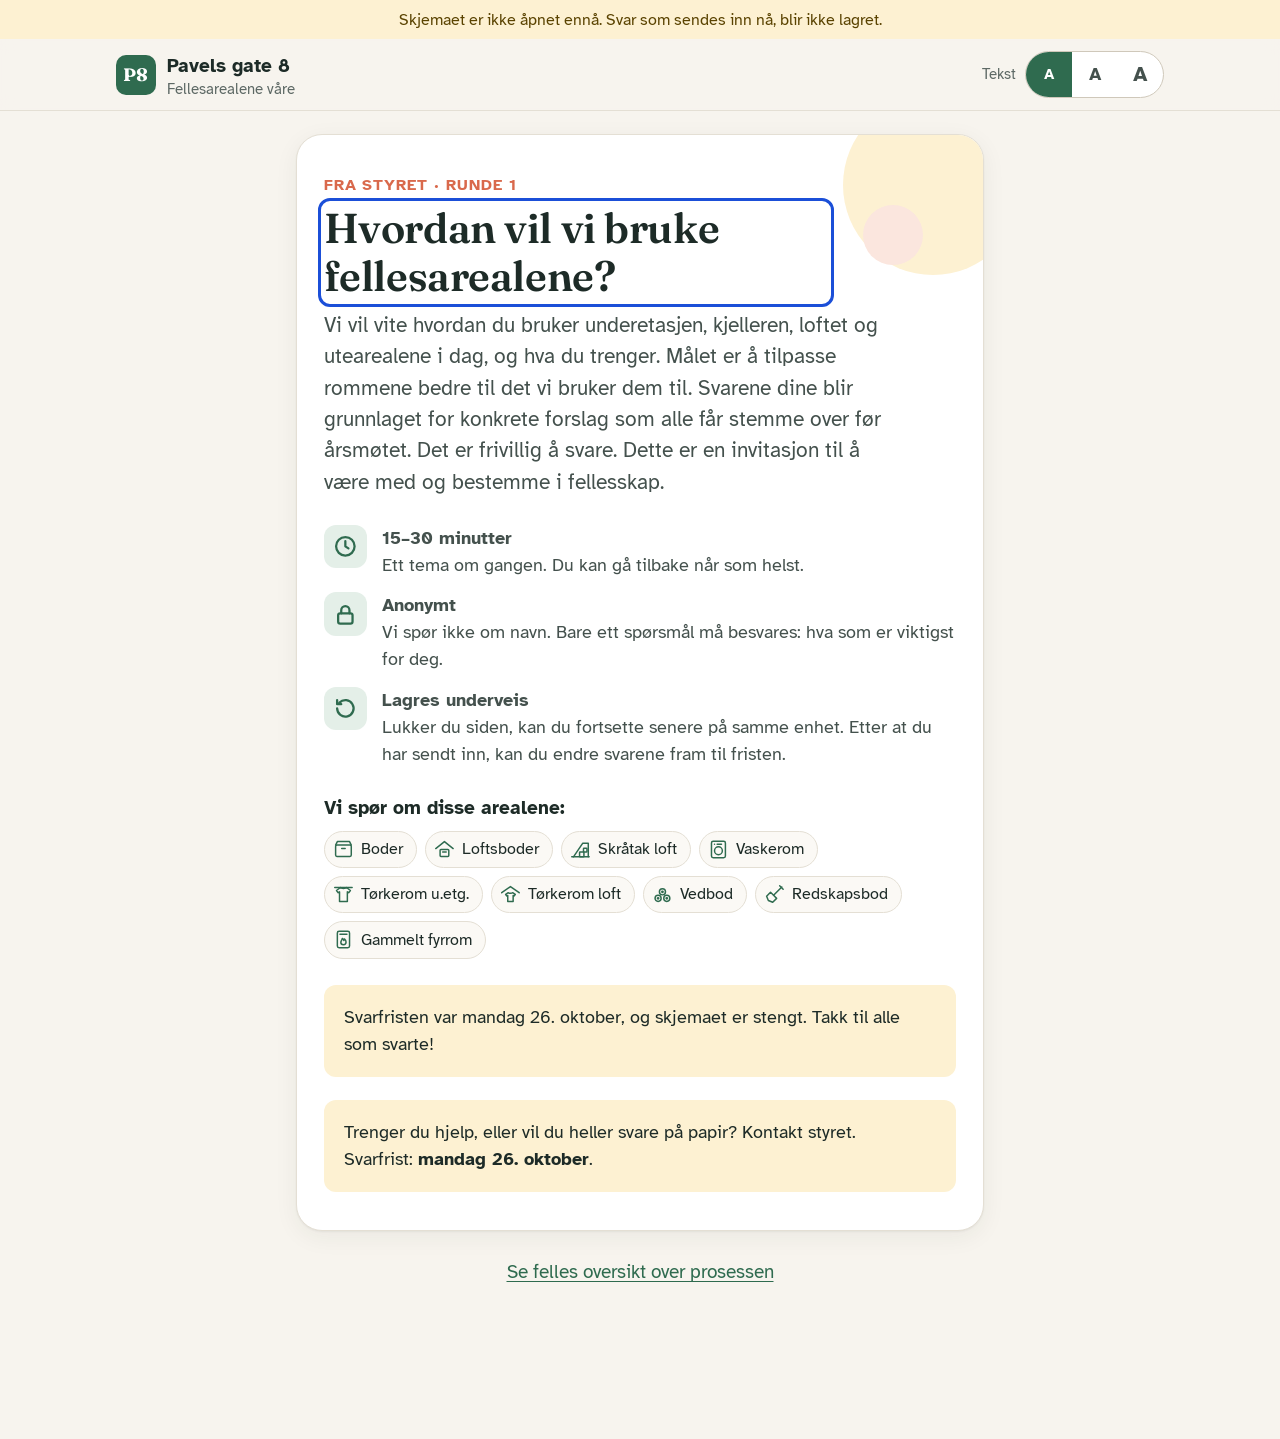
==== commit 6b5048e0: "Automatisk innsending, personlig endringslenke og stengetid - Svar sendes automatisk ved hvert sideb" ====
--- a/index.html
+++ b/index.html
@@ -8,7 +8,7 @@
   <link rel="preconnect" href="https://fonts.googleapis.com">
   <link rel="preconnect" href="https://fonts.gstatic.com" crossorigin>
   <link href="https://fonts.googleapis.com/css2?family=Atkinson+Hyperlegible:ital,wght@0,400;0,700;1,400&family=Fraunces:opsz,wght@9..144,600;9..144,700&display=swap" rel="stylesheet">
-  <link rel="stylesheet" href="assets/style.css?v=202610171356">
+  <link rel="stylesheet" href="assets/style.css?v=202610171418">
 </head>
 <body>
   <a class="hopp" href="#hoved">Hopp til skjemaet</a>
@@ -39,8 +39,8 @@
 
   <nav class="navbar" id="navbar" aria-label="Navigasjon i skjemaet"></nav>
 
-  <script src="assets/sporsmal.js?v=202610171356"></script>
-  <script src="assets/felles.js?v=202610171356"></script>
-  <script src="assets/skjema.js?v=202610171356"></script>
+  <script src="assets/sporsmal.js?v=202610171418"></script>
+  <script src="assets/felles.js?v=202610171418"></script>
+  <script src="assets/skjema.js?v=202610171418"></script>
 </body>
 </html>
--- a/assets/style.css
+++ b/assets/style.css
@@ -385,3 +385,8 @@
 .sendt-boks .knapp { min-height: 2.6rem; }
 .ubesvart-liste .knapp { white-space: nowrap; flex: none; }
 @media (max-width: 520px) { .ubesvart-liste li { flex-direction: column; align-items: flex-start; } }
+
+.lenkeboks { margin: 1.4rem auto 0; max-width: 34rem; padding: 1rem 1.1rem; border-radius: var(--radius); background: var(--primary-soft); text-align: left; }
+.lenkeboks b { display: block; margin-bottom: .2rem; }
+.lenkeboks p { font-size: .92rem; color: var(--ink-2); }
+.lenkeboks input { font-size: .85rem; margin-top: .6rem; }
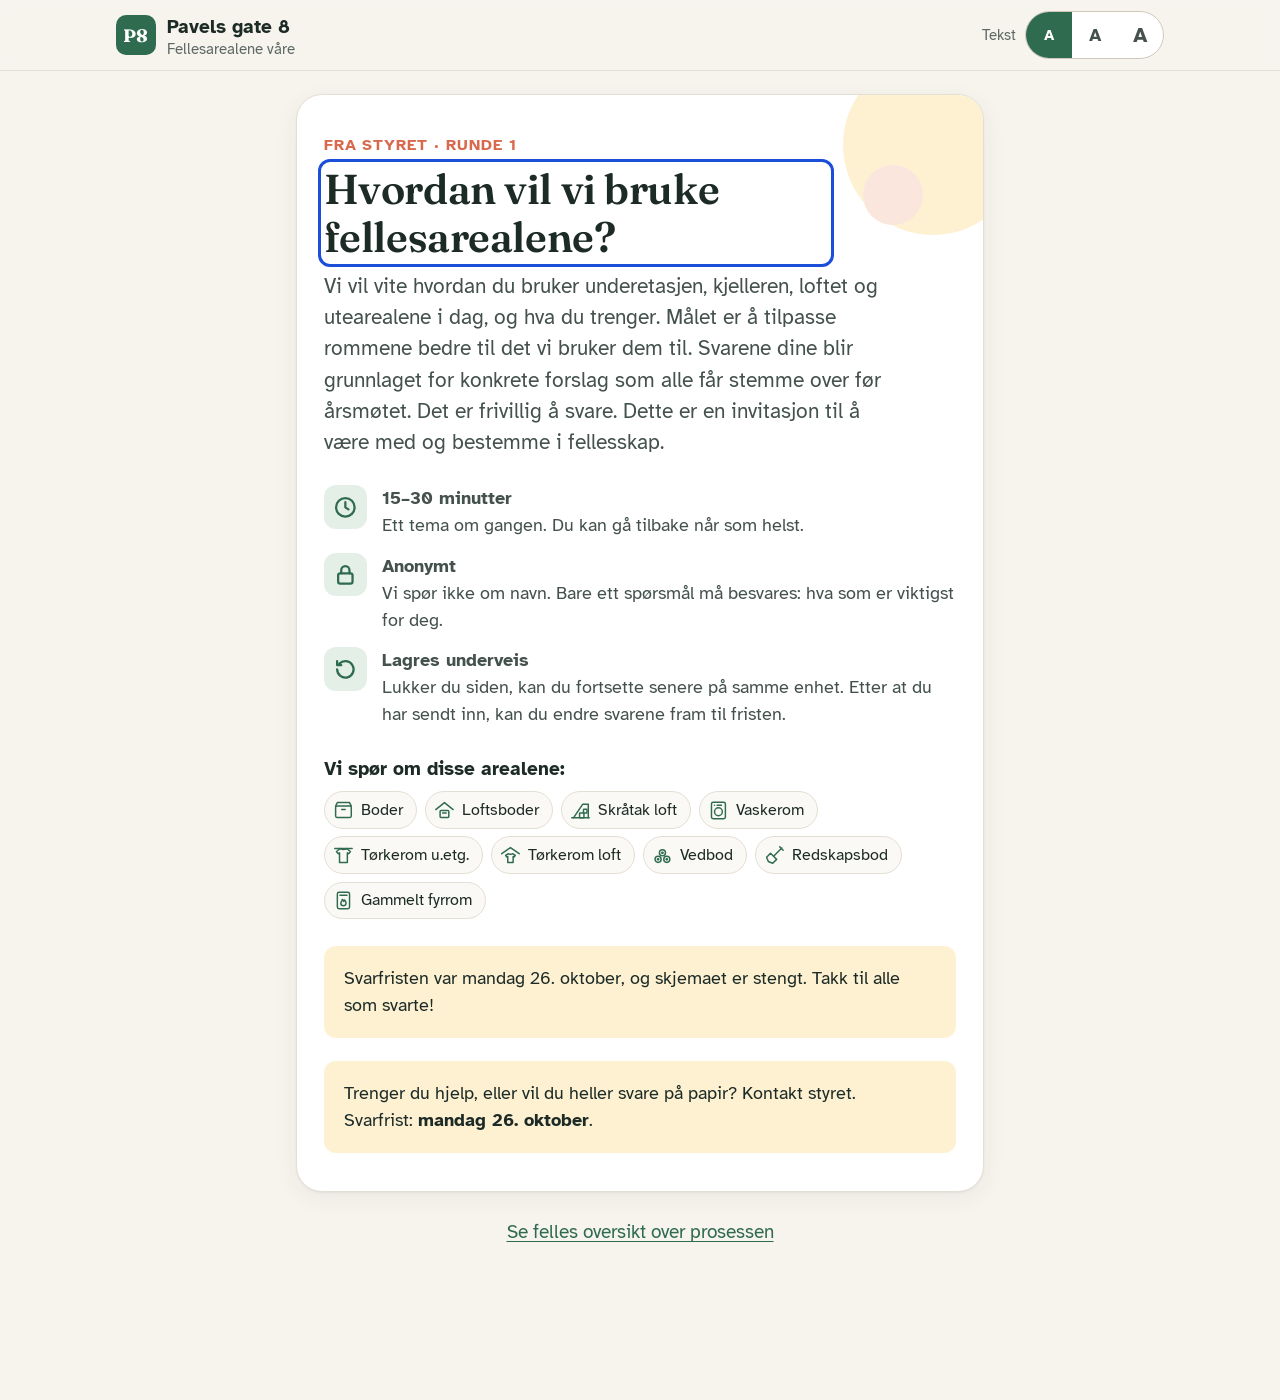
==== commit 0a08c70e: "Koble skjemaet til Google-regnearket via Apps Script Co-Authored-By: Claude Opus 5.5 <noreply@anthro" ====
--- a/index.html
+++ b/index.html
@@ -8,7 +8,7 @@
   <link rel="preconnect" href="https://fonts.googleapis.com">
   <link rel="preconnect" href="https://fonts.gstatic.com" crossorigin>
   <link href="https://fonts.googleapis.com/css2?family=Atkinson+Hyperlegible:ital,wght@0,400;0,700;1,400&family=Fraunces:opsz,wght@9..144,600;9..144,700&display=swap" rel="stylesheet">
-  <link rel="stylesheet" href="assets/style.css?v=202610171418">
+  <link rel="stylesheet" href="assets/style.css?v=202610171437">
 </head>
 <body>
   <a class="hopp" href="#hoved">Hopp til skjemaet</a>
@@ -39,8 +39,8 @@
 
   <nav class="navbar" id="navbar" aria-label="Navigasjon i skjemaet"></nav>
 
-  <script src="assets/sporsmal.js?v=202610171418"></script>
-  <script src="assets/felles.js?v=202610171418"></script>
-  <script src="assets/skjema.js?v=202610171418"></script>
+  <script src="assets/sporsmal.js?v=202610171437"></script>
+  <script src="assets/felles.js?v=202610171437"></script>
+  <script src="assets/skjema.js?v=202610171437"></script>
 </body>
 </html>
